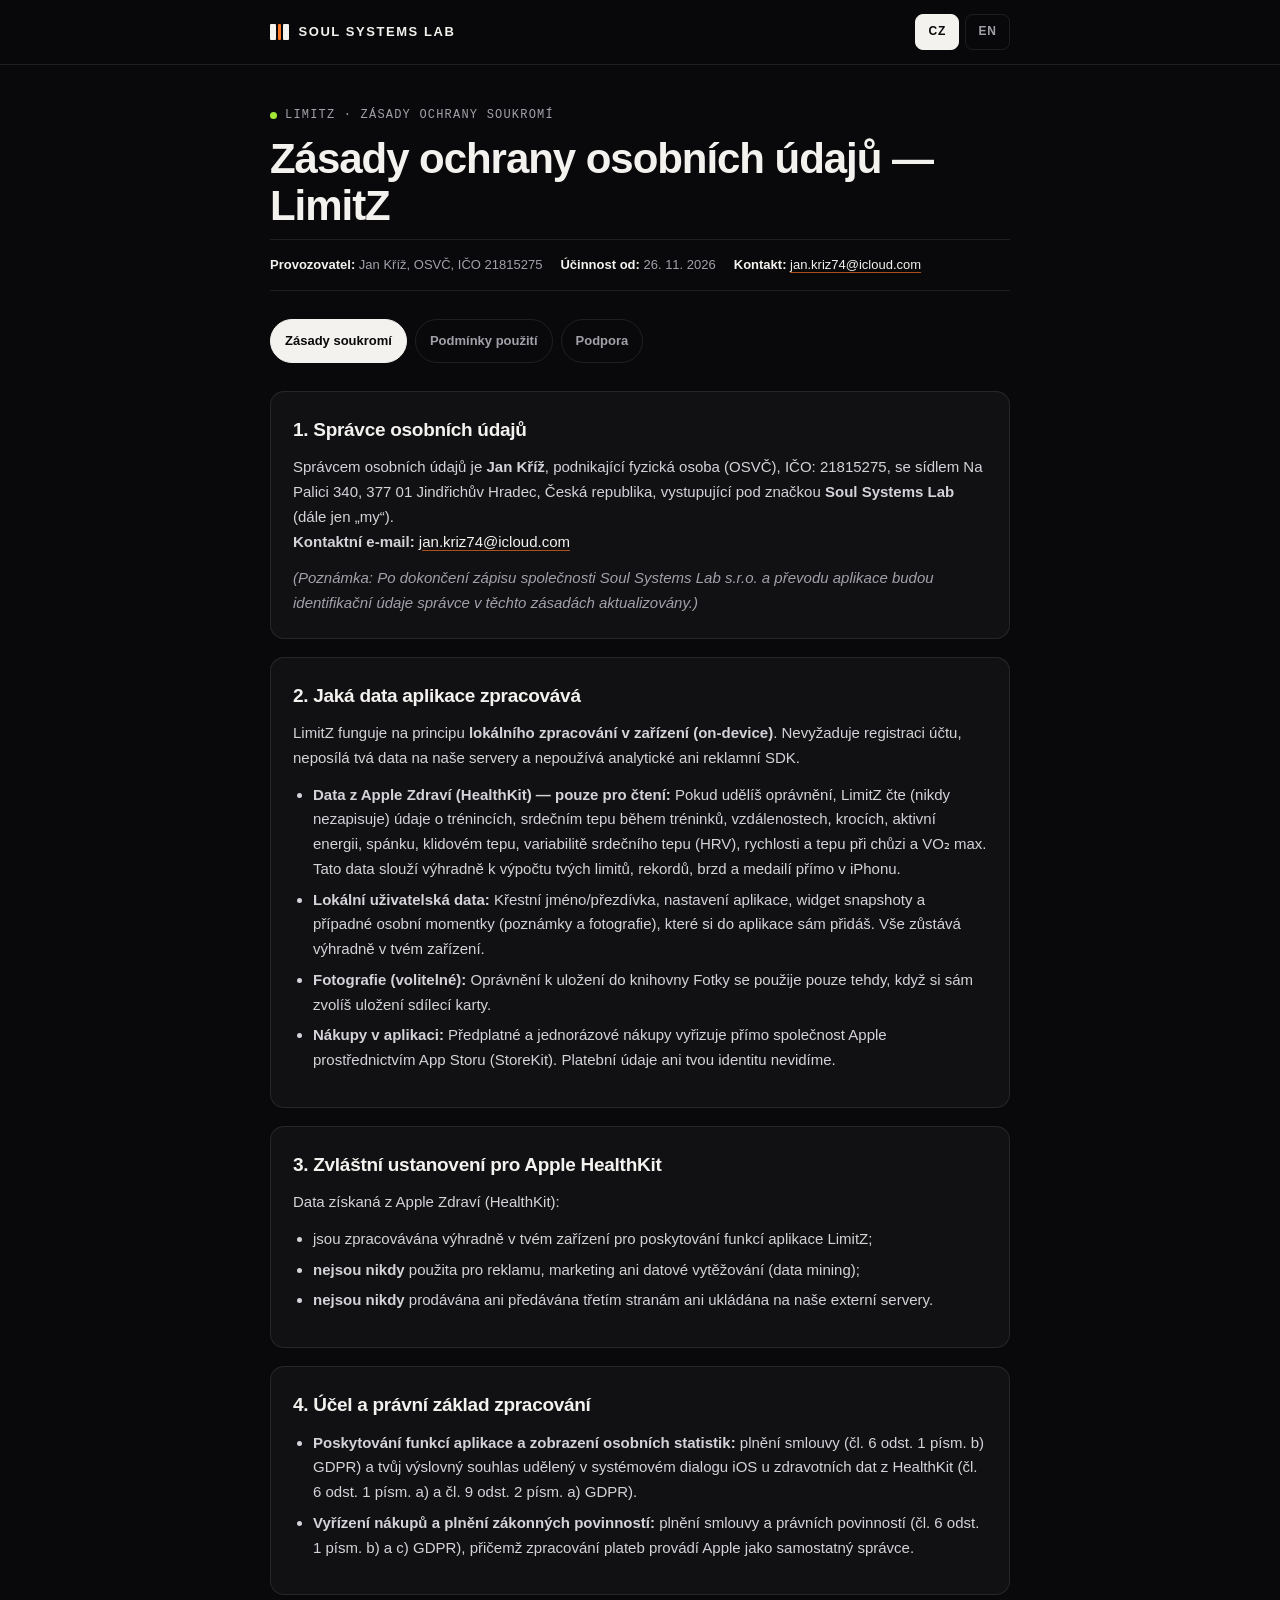
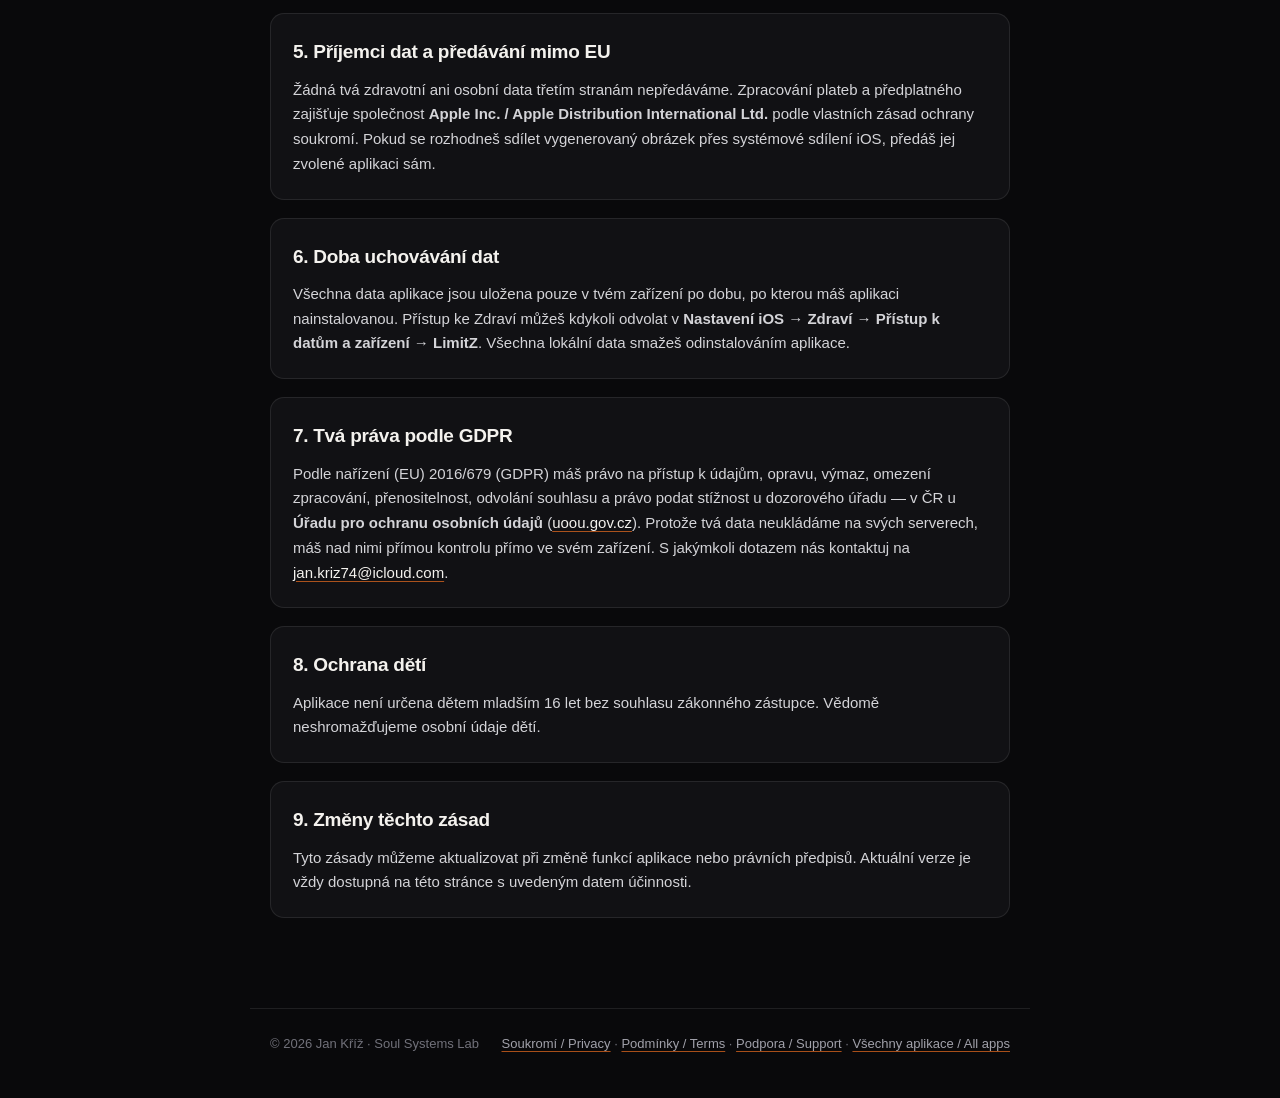
==== legal/limitz/privacy.html @ f26313c2 "Add files via upload" ====
<!DOCTYPE html>
<html lang="cs">
<head>
  <meta charset="utf-8">
  <meta name="viewport" content="width=device-width, initial-scale=1">
  <title>LimitZ — Privacy Policy · Soul Systems Lab</title>
  <meta name="description" content="LimitZ Privacy Policy — Jan Kříž, Soul Systems Lab">
  <link rel="icon" href="../favicon.svg" type="image/svg+xml">
  <link rel="stylesheet" href="../legal.css">
  <style>:root { --accent: #A3E635; }</style>
</head>
<body>
  <header class="topbar">
    <div class="topbar-inner">
      <a class="brand" href="../index.html">
        <span class="brand-mark" aria-hidden="true"><span></span><i></i><span></span></span>
        Soul Systems Lab
      </a>
      <nav class="lang-nav" aria-label="Language">
        <a class="lang-btn active" href="#cz" data-set-lang="cz">CZ</a>
        <a class="lang-btn" href="#en" data-set-lang="en">EN</a>
      </nav>
    </div>
  </header>
  <main>

    <div id="cz" data-lang-section="cz" class="is-active">
      <div class="eyebrow"><span class="dot"></span> LimitZ · Zásady ochrany soukromí</div>
      <h1>Zásady ochrany osobních údajů — LimitZ</h1>
      <div class="meta-row">
        <span><strong>Provozovatel:</strong> Jan Kříž, OSVČ, IČO 21815275</span>
        <span><strong>Účinnost od:</strong> 26. 11. 2026</span>
        <span><strong>Kontakt:</strong> <a href="mailto:jan.kriz74@icloud.com">jan.kriz74@icloud.com</a></span>
      </div>

      <nav class="doc-nav" aria-label="Dokumenty aplikace">
        <a href="privacy.html" class="is-current" aria-current="page">Zásady soukromí</a>
        <a href="terms.html">Podmínky použití</a>
        <a href="support.html">Podpora</a>
      </nav>

      <!-- PRAVNIK:PRIVACY_CZ:START -->
      <section class="card">
        <h2>1. Správce osobních údajů</h2>
      <p>Správcem osobních údajů je <strong>Jan Kříž</strong>, podnikající fyzická osoba (OSVČ), IČO: 21815275, se sídlem Na Palici 340, 377 01 Jindřichův Hradec, Česká republika, vystupující pod značkou <strong>Soul Systems Lab</strong> (dále jen „my“).<br>
<strong>Kontaktní e-mail:</strong> <a href="mailto:jan.kriz74@icloud.com">jan.kriz74@icloud.com</a></p>
      <p><em>(Poznámka: Po dokončení zápisu společnosti Soul Systems Lab s.r.o. a převodu aplikace budou identifikační údaje správce v těchto zásadách aktualizovány.)</em></p>
      </section>

      <section class="card">
        <h2>2. Jaká data aplikace zpracovává</h2>
      <p>LimitZ funguje na principu <strong>lokálního zpracování v zařízení (on-device)</strong>. Nevyžaduje registraci účtu, neposílá tvá data na naše servery a nepoužívá analytické ani reklamní SDK.</p>
      <ul>
        <li><strong>Data z Apple Zdraví (HealthKit) — pouze pro čtení:</strong> Pokud udělíš oprávnění, LimitZ čte (nikdy nezapisuje) údaje o trénincích, srdečním tepu během tréninků, vzdálenostech, krocích, aktivní energii, spánku, klidovém tepu, variabilitě srdečního tepu (HRV), rychlosti a tepu při chůzi a VO₂ max. Tato data slouží výhradně k výpočtu tvých limitů, rekordů, brzd a medailí přímo v iPhonu.</li>
        <li><strong>Lokální uživatelská data:</strong> Křestní jméno/přezdívka, nastavení aplikace, widget snapshoty a případné osobní momentky (poznámky a fotografie), které si do aplikace sám přidáš. Vše zůstává výhradně v tvém zařízení.</li>
        <li><strong>Fotografie (volitelné):</strong> Oprávnění k uložení do knihovny Fotky se použije pouze tehdy, když si sám zvolíš uložení sdílecí karty.</li>
        <li><strong>Nákupy v aplikaci:</strong> Předplatné a jednorázové nákupy vyřizuje přímo společnost Apple prostřednictvím App Storu (StoreKit). Platební údaje ani tvou identitu nevidíme.</li>
      </ul>
      </section>

      <section class="card">
        <h2>3. Zvláštní ustanovení pro Apple HealthKit</h2>
      <p>Data získaná z Apple Zdraví (HealthKit):</p>
      <ul>
        <li>jsou zpracovávána výhradně v tvém zařízení pro poskytování funkcí aplikace LimitZ;</li>
        <li><strong>nejsou nikdy</strong> použita pro reklamu, marketing ani datové vytěžování (data mining);</li>
        <li><strong>nejsou nikdy</strong> prodávána ani předávána třetím stranám ani ukládána na naše externí servery.</li>
      </ul>
      </section>

      <section class="card">
        <h2>4. Účel a právní základ zpracování</h2>
      <ul>
        <li><strong>Poskytování funkcí aplikace a zobrazení osobních statistik:</strong> plnění smlouvy (čl. 6 odst. 1 písm. b) GDPR) a tvůj výslovný souhlas udělený v systémovém dialogu iOS u zdravotních dat z HealthKit (čl. 6 odst. 1 písm. a) a čl. 9 odst. 2 písm. a) GDPR).</li>
        <li><strong>Vyřízení nákupů a plnění zákonných povinností:</strong> plnění smlouvy a právních povinností (čl. 6 odst. 1 písm. b) a c) GDPR), přičemž zpracování plateb provádí Apple jako samostatný správce.</li>
      </ul>
      </section>

      <section class="card">
        <h2>5. Příjemci dat a předávání mimo EU</h2>
      <p>Žádná tvá zdravotní ani osobní data třetím stranám nepředáváme. Zpracování plateb a předplatného zajišťuje společnost <strong>Apple Inc. / Apple Distribution International Ltd.</strong> podle vlastních zásad ochrany soukromí. Pokud se rozhodneš sdílet vygenerovaný obrázek přes systémové sdílení iOS, předáš jej zvolené aplikaci sám.</p>
      </section>

      <section class="card">
        <h2>6. Doba uchovávání dat</h2>
      <p>Všechna data aplikace jsou uložena pouze v tvém zařízení po dobu, po kterou máš aplikaci nainstalovanou. Přístup ke Zdraví můžeš kdykoli odvolat v <strong>Nastavení iOS → Zdraví → Přístup k datům a zařízení → LimitZ</strong>. Všechna lokální data smažeš odinstalováním aplikace.</p>
      </section>

      <section class="card">
        <h2>7. Tvá práva podle GDPR</h2>
      <p>Podle nařízení (EU) 2016/679 (GDPR) máš právo na přístup k údajům, opravu, výmaz, omezení zpracování, přenositelnost, odvolání souhlasu a právo podat stížnost u dozorového úřadu — v ČR u <strong>Úřadu pro ochranu osobních údajů</strong> (<a href="https://uoou.gov.cz/" rel="noopener noreferrer">uoou.gov.cz</a>). Protože tvá data neukládáme na svých serverech, máš nad nimi přímou kontrolu přímo ve svém zařízení. S jakýmkoli dotazem nás kontaktuj na <a href="mailto:jan.kriz74@icloud.com">jan.kriz74@icloud.com</a>.</p>
      </section>

      <section class="card">
        <h2>8. Ochrana dětí</h2>
      <p>Aplikace není určena dětem mladším 16 let bez souhlasu zákonného zástupce. Vědomě neshromažďujeme osobní údaje dětí.</p>
      </section>

      <section class="card">
        <h2>9. Změny těchto zásad</h2>
      <p>Tyto zásady můžeme aktualizovat při změně funkcí aplikace nebo právních předpisů. Aktuální verze je vždy dostupná na této stránce s uvedeným datem účinnosti.</p>
      </section>
      <!-- PRAVNIK:PRIVACY_CZ:END -->
    </div>

    <hr class="lang-divider">

    <div id="en" data-lang-section="en">
      <div class="eyebrow"><span class="dot"></span> LimitZ · Privacy Policy</div>
      <h1>Privacy Policy — LimitZ</h1>
      <div class="meta-row">
        <span><strong>Controller:</strong> Jan Kříž, sole trader (OSVČ), IČO 21815275</span>
        <span><strong>Effective date:</strong> November 26, 2026</span>
        <span><strong>Contact:</strong> <a href="mailto:jan.kriz74@icloud.com">jan.kriz74@icloud.com</a></span>
      </div>

      <nav class="doc-nav" aria-label="App documents">
        <a href="privacy.html?lang=en" class="is-current" aria-current="page">Privacy Policy</a>
        <a href="terms.html?lang=en">Terms of Use</a>
        <a href="support.html?lang=en">Support</a>
      </nav>

      <!-- PRAVNIK:PRIVACY_EN:START -->
      <section class="card">
        <h2>1. Data Controller</h2>
      <p>The data controller is <strong>Jan Kříž</strong>, sole trader (OSVČ), Company ID (IČO): 21815275, registered address Na Palici 340, 377 01 Jindřichův Hradec, Czech Republic, operating under the brand <strong>Soul Systems Lab</strong> ("we", "us").<br>
<strong>Contact email:</strong> <a href="mailto:jan.kriz74@icloud.com">jan.kriz74@icloud.com</a></p>
      <p><em>(Note: Once the incorporation of Soul Systems Lab s.r.o. and the transfer of the app are completed, controller details in this policy will be updated accordingly.)</em></p>
      </section>

      <section class="card">
        <h2>2. Data We Process</h2>
      <p>LimitZ is built on an <strong>on-device</strong> architecture. It requires no user account, sends no health or personal data to our servers, and includes no third-party analytics or advertising SDKs.</p>
      <ul>
        <li><strong>Apple Health (HealthKit) data — read-only:</strong> With your permission, LimitZ reads (and never writes) workouts, workout heart rate, distances, steps, active energy, sleep, resting heart rate, heart rate variability (HRV), walking heart rate/speed, and VO₂ max. This data is used solely on your iPhone to calculate your personal limits, records, limiters, and medals.</li>
        <li><strong>Local app data:</strong> Your optional display name, app preferences, widget snapshots, and any moments (notes or photos) you choose to add remain strictly on your device.</li>
        <li><strong>Photos (optional):</strong> Access to save to your Photos library is used only when you explicitly choose to save a shareable card.</li>
        <li><strong>In-app purchases:</strong> Subscriptions and one-time purchases are processed directly by Apple via the App Store (StoreKit). We do not receive your payment details or identity.</li>
      </ul>
      </section>

      <section class="card">
        <h2>3. Apple HealthKit Commitment</h2>
      <p>Data obtained through Apple Health (HealthKit):</p>
      <ul>
        <li>is processed exclusively on your device to deliver LimitZ features;</li>
        <li>is <strong>never</strong> used for advertising, marketing, or data mining;</li>
        <li>is <strong>never</strong> sold, shared with third parties, or uploaded to our external servers.</li>
      </ul>
      </section>

      <section class="card">
        <h2>4. Purposes and Legal Bases</h2>
      <ul>
        <li><strong>Providing app functionality and personal performance insights:</strong> performance of a contract (Art. 6(1)(b) GDPR) and your explicit consent granted in the iOS permission prompt for HealthKit data (Art. 6(1)(a) and Art. 9(2)(a) GDPR).</li>
        <li><strong>Purchases and legal compliance:</strong> performance of a contract and legal obligations (Art. 6(1)(b) and (c) GDPR), with billing handled by Apple as an independent controller.</li>
      </ul>
      </section>

      <section class="card">
        <h2>5. Third Parties and International Transfers</h2>
      <p>We do not share your health or personal data with third parties. Billing and subscription management are handled by <strong>Apple Inc. / Apple Distribution International Ltd.</strong> under Apple's privacy policy. If you choose to share an exported card via the iOS share sheet, you control where that image is sent.</p>
      </section>

      <section class="card">
        <h2>6. Data Retention and Deletion</h2>
      <p>All app data stays on your device for as long as the app is installed. You can revoke Health access at any time in <strong>iOS Settings → Health → Data Access &amp; Devices → LimitZ</strong>. Deleting the app removes all locally stored app data.</p>
      </section>

      <section class="card">
        <h2>7. Your Rights Under GDPR</h2>
      <p>Under Regulation (EU) 2016/679 (GDPR), you have the right to access, rectify, erase, restrict, or port your data, to withdraw consent at any time, and to lodge a complaint with a supervisory authority — in the Czech Republic, the <strong>Office for Personal Data Protection (ÚOOÚ)</strong> (<a href="https://uoou.gov.cz/" rel="noopener noreferrer">uoou.gov.cz</a>). Because we do not store your data on our servers, you exercise direct control on your device. For any privacy inquiry, email <a href="mailto:jan.kriz74@icloud.com">jan.kriz74@icloud.com</a>.</p>
      </section>

      <section class="card">
        <h2>8. Children's Privacy</h2>
      <p>LimitZ is not intended for children under 16 without parental consent. We do not knowingly collect personal data from children.</p>
      </section>

      <section class="card">
        <h2>9. Changes to This Policy</h2>
      <p>We may update this policy if app features or legal requirements change. The latest version is always published on this page with its effective date.</p>
      </section>
      <!-- PRAVNIK:PRIVACY_EN:END -->
    </div>

  </main>
  <footer>
    <span>© 2026 Jan Kříž · Soul Systems Lab</span>
    <span><a href="privacy.html">Soukromí / Privacy</a> · <a href="terms.html">Podmínky / Terms</a> · <a href="support.html">Podpora / Support</a> · <a href="../index.html">Všechny aplikace / All apps</a></span>
  </footer>
<script>
(function () {
  try {
    document.documentElement.classList.add('js-ready');
    var sections = document.querySelectorAll('[data-lang-section]');
    var btns = document.querySelectorAll('[data-set-lang]');
    function setLang(lang) {
      sections.forEach(function (el) {
        el.classList.toggle('is-active', el.getAttribute('data-lang-section') === lang);
      });
      btns.forEach(function (b) {
        b.classList.toggle('active', b.getAttribute('data-set-lang') === lang);
      });
      document.documentElement.lang = lang === 'en' ? 'en' : 'cs';
      try { localStorage.setItem('ssl_legal_lang', lang); } catch (e) {}
    }
    var params = new URLSearchParams(window.location.search);
    var saved = null;
    try { saved = localStorage.getItem('ssl_legal_lang'); } catch (e) {}
    var initial = params.get('lang') || (location.hash === '#en' ? 'en' : (location.hash === '#cz' ? 'cz' : null)) || saved || 'cz';
    if (initial !== 'en' && initial !== 'cz') initial = 'cz';
    setLang(initial);
    btns.forEach(function (b) {
      b.addEventListener('click', function (e) {
        e.preventDefault();
        setLang(b.getAttribute('data-set-lang'));
        if (history.replaceState) {
          var url = new URL(window.location.href);
          if (b.getAttribute('data-set-lang') === 'en') url.searchParams.set('lang', 'en');
          else url.searchParams.delete('lang');
          url.hash = '';
          history.replaceState(null, '', url.pathname + url.search);
        }
      });
    });
  } catch (err) {}
})();
</script>

</body>
</html>
---- legal/legal.css ----
:root {
  --bg: #09090B;
  --surface: #111114;
  --surface-2: #16161B;
  --border: rgba(255, 255, 255, 0.09);
  --border-strong: rgba(255, 255, 255, 0.16);
  --ink: #F4F2EE;
  --ink-muted: #A1A1AA;
  --ink-dim: #71717A;
  --ember: #FE7521;
  --accent: #FE7521;
  --radius: 14px;
  --maxw: 780px;
}

*, *::before, *::after { box-sizing: border-box; }
html {
  background: var(--bg);
  color: var(--ink);
  font-family: -apple-system, BlinkMacSystemFont, "SF Pro Text", "Inter", "Segoe UI", Roboto, Helvetica, Arial, sans-serif;
  line-height: 1.65;
  -webkit-text-size-adjust: 100%;
  scroll-behavior: smooth;
}
body {
  margin: 0;
  min-height: 100svh;
  background:
    radial-gradient(900px 420px at 85% -10%, rgba(254, 117, 33, 0.08), transparent 60%),
    var(--bg);
  overflow-x: clip;
}
a { color: var(--ink); text-decoration-color: rgba(254, 117, 33, 0.65); text-underline-offset: 3px; }
a:hover { color: var(--ember); }

/* Top bar */
.topbar {
  position: sticky;
  top: 0;
  z-index: 20;
  background: rgba(9, 9, 11, 0.92);
  border-bottom: 1px solid var(--border);
}
.topbar-inner {
  max-width: var(--maxw);
  margin: 0 auto;
  padding: 14px 20px;
  display: flex;
  align-items: center;
  justify-content: space-between;
  gap: 12px;
  flex-wrap: wrap;
}
.brand {
  display: inline-flex;
  align-items: center;
  gap: 10px;
  text-decoration: none;
  font-weight: 600;
  font-size: 13px;
  letter-spacing: 0.12em;
  text-transform: uppercase;
  color: var(--ink);
}
.brand-mark {
  display: inline-flex;
  align-items: center;
  gap: 2px;
  height: 16px;
}
.brand-mark span {
  display: block;
  height: 16px;
  width: 6px;
  background: var(--ink);
  border-radius: 1px;
}
.brand-mark i {
  display: block;
  height: 16px;
  width: 2.5px;
  background: var(--ember);
  border-radius: 1px;
}

.lang-nav {
  display: inline-flex;
  align-items: center;
  gap: 6px;
}
.lang-btn {
  display: inline-flex;
  align-items: center;
  justify-content: center;
  min-height: 36px;
  min-width: 44px;
  padding: 6px 12px;
  border-radius: 8px;
  border: 1px solid var(--border);
  background: transparent;
  color: var(--ink-muted);
  font: inherit;
  font-size: 12px;
  font-weight: 600;
  letter-spacing: 0.08em;
  text-decoration: none;
  cursor: pointer;
  touch-action: manipulation;
}
.lang-btn.active, .lang-btn:hover {
  background: var(--ink);
  color: var(--bg);
  border-color: var(--ink);
}

/* Main container */
main {
  max-width: var(--maxw);
  margin: 0 auto;
  padding: 36px 20px 72px;
}

.draft-banner {
  display: flex;
  align-items: flex-start;
  gap: 10px;
  padding: 12px 16px;
  margin-bottom: 28px;
  border-radius: 10px;
  border: 1px solid rgba(254, 117, 33, 0.35);
  background: rgba(254, 117, 33, 0.08);
  color: #FDBA74;
  font-size: 13px;
}
.draft-banner strong { color: var(--ink); }

.eyebrow {
  display: inline-flex;
  align-items: center;
  gap: 8px;
  font-family: ui-monospace, SFMono-Regular, Menlo, Monaco, Consolas, monospace;
  font-size: 12px;
  letter-spacing: 0.1em;
  text-transform: uppercase;
  color: var(--ink-muted);
  margin-bottom: 10px;
}
.dot {
  width: 7px;
  height: 7px;
  border-radius: 50%;
  background: var(--accent);
  display: inline-block;
}
h1 {
  margin: 0 0 10px;
  font-size: clamp(28px, 6vw, 42px);
  line-height: 1.12;
  letter-spacing: -0.025em;
  font-weight: 700;
}
.lead {
  margin: 0 0 24px;
  color: var(--ink-muted);
  font-size: 16px;
}
.meta-row {
  display: flex;
  flex-wrap: wrap;
  gap: 8px 18px;
  padding: 14px 0;
  margin-bottom: 28px;
  border-top: 1px solid var(--border);
  border-bottom: 1px solid var(--border);
  font-size: 13px;
  color: var(--ink-muted);
}
.meta-row span strong { color: var(--ink); font-weight: 600; }

/* Cards & sections */
.card {
  background: var(--surface);
  border: 1px solid var(--border);
  border-radius: var(--radius);
  padding: 22px;
  margin-bottom: 18px;
}
.card h2 {
  margin: 0 0 10px;
  font-size: 19px;
  letter-spacing: -0.015em;
}
.card h3 {
  margin: 18px 0 6px;
  font-size: 15px;
  color: var(--ink);
}
.card p { margin: 0 0 12px; color: #D4D4D8; font-size: 15px; }
.card p:last-child { margin-bottom: 0; }
.card ul { margin: 8px 0 12px; padding-left: 20px; color: #D4D4D8; font-size: 15px; }
.card li { margin-bottom: 6px; }

.placeholder {
  display: inline-block;
  padding: 2px 7px;
  border-radius: 6px;
  background: rgba(254, 117, 33, 0.14);
  border: 1px dashed rgba(254, 117, 33, 0.5);
  color: #FDBA74;
  font-family: ui-monospace, SFMono-Regular, Menlo, Consolas, monospace;
  font-size: 12.5px;
}

/* Native zero-JS accordion */
details.faq {
  background: var(--surface);
  border: 1px solid var(--border);
  border-radius: 12px;
  margin-bottom: 10px;
  overflow: hidden;
}
details.faq summary {
  list-style: none;
  cursor: pointer;
  padding: 16px 18px;
  font-weight: 600;
  font-size: 15px;
  display: flex;
  align-items: center;
  justify-content: space-between;
  gap: 12px;
  min-height: 48px;
  touch-action: manipulation;
}
details.faq summary::-webkit-details-marker { display: none; }
details.faq summary::after {
  content: "+";
  font-size: 18px;
  color: var(--ember);
  font-weight: 400;
  flex-shrink: 0;
}
details.faq[open] summary::after { content: "−"; }
details.faq .faq-body {
  padding: 0 18px 16px;
  color: #D4D4D8;
  font-size: 14.5px;
  border-top: 1px solid var(--border);
  padding-top: 12px;
}

/* Hub grid */
.app-grid {
  display: grid;
  grid-template-columns: 1fr;
  gap: 16px;
  margin-top: 24px;
}
.app-card {
  background: var(--surface);
  border: 1px solid var(--border);
  border-radius: var(--radius);
  padding: 22px;
}
.app-card-head {
  display: flex;
  align-items: center;
  justify-content: space-between;
  gap: 12px;
  margin-bottom: 8px;
}
.app-card h2 { margin: 0; font-size: 21px; }
.pill {
  font-family: ui-monospace, SFMono-Regular, Menlo, Consolas, monospace;
  font-size: 11px;
  letter-spacing: 0.08em;
  text-transform: uppercase;
  padding: 4px 10px;
  border-radius: 999px;
  border: 1px solid var(--border-strong);
  color: var(--ink-muted);
}
.btn-row {
  display: flex;
  flex-wrap: wrap;
  gap: 10px;
  margin-top: 16px;
}
.btn {
  display: inline-flex;
  align-items: center;
  justify-content: center;
  min-height: 44px;
  padding: 10px 16px;
  border-radius: 10px;
  border: 1px solid var(--border-strong);
  background: var(--surface-2);
  color: var(--ink);
  text-decoration: none;
  font-size: 14px;
  font-weight: 600;
  touch-action: manipulation;
}
.btn:hover { border-color: var(--ember); color: var(--ember); }
.btn-primary {
  background: var(--ember);
  border-color: var(--ember);
  color: #09090B;
}
.btn-primary:hover { background: #ff873d; color: #09090B; }

/* Language switching: without JS both CZ and EN are visible via anchor links; with JS one is shown cleanly */
html.js-ready [data-lang-section] { display: none; }
html.js-ready [data-lang-section].is-active { display: block; }

.lang-divider {
  margin: 40px 0 28px;
  border: 0;
  border-top: 1px solid var(--border-strong);
}
html.js-ready .lang-divider { display: none; }

footer {
  max-width: var(--maxw);
  margin: 0 auto;
  padding: 24px 20px 44px;
  border-top: 1px solid var(--border);
  font-size: 13px;
  color: var(--ink-dim);
  display: flex;
  flex-wrap: wrap;
  justify-content: space-between;
  gap: 10px 20px;
}
footer a { color: var(--ink-muted); }

@media (max-width: 520px) {
  main { padding: 26px 16px 56px; }
  .card, .app-card { padding: 18px; }
}

/* In-app document navigation (Privacy / Terms / Support) */
.doc-nav {
  display: flex;
  flex-wrap: wrap;
  gap: 8px;
  margin: 0 0 28px;
}
.doc-nav a {
  display: inline-flex;
  align-items: center;
  justify-content: center;
  min-height: 44px;
  padding: 8px 14px;
  border-radius: 999px;
  border: 1px solid var(--border);
  background: transparent;
  color: var(--ink-muted);
  text-decoration: none;
  font-size: 13px;
  font-weight: 600;
  touch-action: manipulation;
}
.doc-nav a:hover {
  border-color: var(--border-strong);
  background: var(--surface);
  color: var(--ink);
  text-decoration: none;
}
.doc-nav a.is-current {
  border-color: var(--ink);
  background: var(--ink);
  color: var(--bg);
  text-decoration: none;
}

/* Subtle internal pre-submission note (Mobi & Arkána only) */
.card p em,
.card em {
  color: var(--ink-muted);
  font-style: italic;
}

.meta-row a { color: var(--ink); }
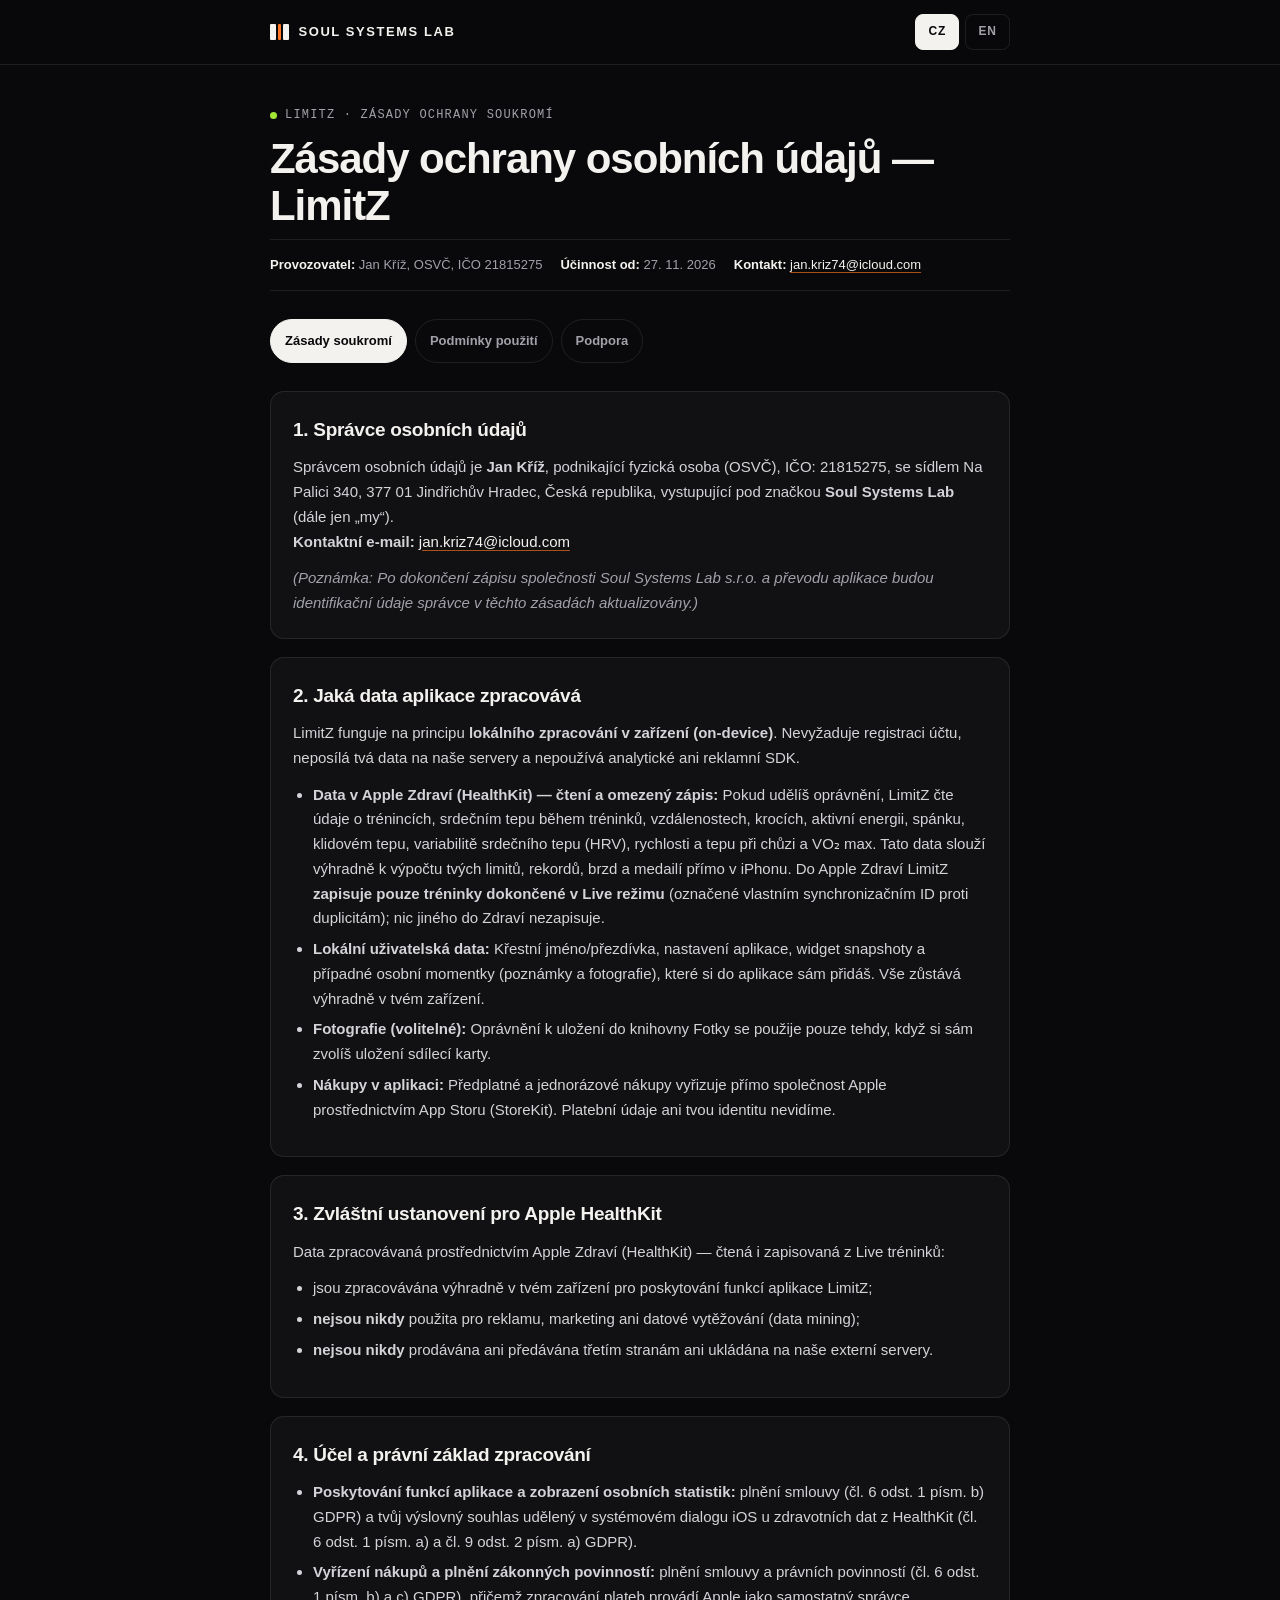
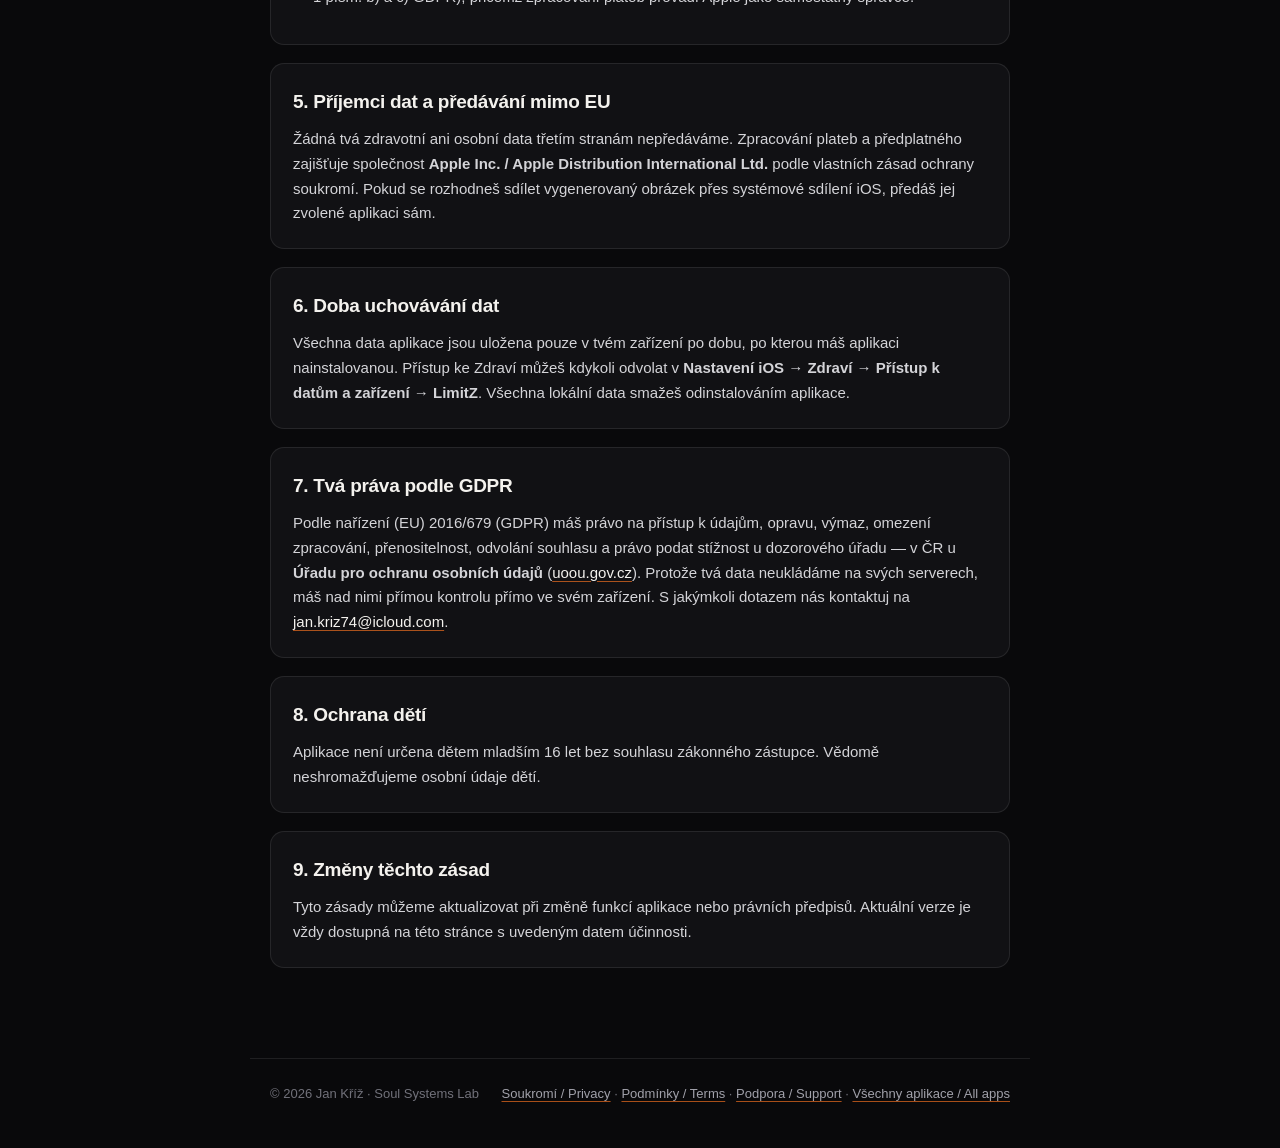
==== commit 73b3b83a: "Update LimitZ privacy policy (LIMITZ-01)" ====
--- a/legal/limitz/privacy.html
+++ b/legal/limitz/privacy.html
@@ -29,7 +29,7 @@
       <h1>Zásady ochrany osobních údajů — LimitZ</h1>
       <div class="meta-row">
         <span><strong>Provozovatel:</strong> Jan Kříž, OSVČ, IČO 21815275</span>
-        <span><strong>Účinnost od:</strong> 26. 11. 2026</span>
+        <span><strong>Účinnost od:</strong> 27. 11. 2026</span>
         <span><strong>Kontakt:</strong> <a href="mailto:jan.kriz74@icloud.com">jan.kriz74@icloud.com</a></span>
       </div>
 
@@ -51,7 +51,7 @@
         <h2>2. Jaká data aplikace zpracovává</h2>
       <p>LimitZ funguje na principu <strong>lokálního zpracování v zařízení (on-device)</strong>. Nevyžaduje registraci účtu, neposílá tvá data na naše servery a nepoužívá analytické ani reklamní SDK.</p>
       <ul>
-        <li><strong>Data z Apple Zdraví (HealthKit) — pouze pro čtení:</strong> Pokud udělíš oprávnění, LimitZ čte (nikdy nezapisuje) údaje o trénincích, srdečním tepu během tréninků, vzdálenostech, krocích, aktivní energii, spánku, klidovém tepu, variabilitě srdečního tepu (HRV), rychlosti a tepu při chůzi a VO₂ max. Tato data slouží výhradně k výpočtu tvých limitů, rekordů, brzd a medailí přímo v iPhonu.</li>
+        <li><strong>Data v Apple Zdraví (HealthKit) — čtení a omezený zápis:</strong> Pokud udělíš oprávnění, LimitZ čte údaje o trénincích, srdečním tepu během tréninků, vzdálenostech, krocích, aktivní energii, spánku, klidovém tepu, variabilitě srdečního tepu (HRV), rychlosti a tepu při chůzi a VO₂ max. Tato data slouží výhradně k výpočtu tvých limitů, rekordů, brzd a medailí přímo v iPhonu. Do Apple Zdraví LimitZ <strong>zapisuje pouze tréninky dokončené v Live režimu</strong> (označené vlastním synchronizačním ID proti duplicitám); nic jiného do Zdraví nezapisuje.</li>
         <li><strong>Lokální uživatelská data:</strong> Křestní jméno/přezdívka, nastavení aplikace, widget snapshoty a případné osobní momentky (poznámky a fotografie), které si do aplikace sám přidáš. Vše zůstává výhradně v tvém zařízení.</li>
         <li><strong>Fotografie (volitelné):</strong> Oprávnění k uložení do knihovny Fotky se použije pouze tehdy, když si sám zvolíš uložení sdílecí karty.</li>
         <li><strong>Nákupy v aplikaci:</strong> Předplatné a jednorázové nákupy vyřizuje přímo společnost Apple prostřednictvím App Storu (StoreKit). Platební údaje ani tvou identitu nevidíme.</li>
@@ -60,7 +60,7 @@
 
       <section class="card">
         <h2>3. Zvláštní ustanovení pro Apple HealthKit</h2>
-      <p>Data získaná z Apple Zdraví (HealthKit):</p>
+      <p>Data zpracovávaná prostřednictvím Apple Zdraví (HealthKit) — čtená i zapisovaná z Live tréninků:</p>
       <ul>
         <li>jsou zpracovávána výhradně v tvém zařízení pro poskytování funkcí aplikace LimitZ;</li>
         <li><strong>nejsou nikdy</strong> použita pro reklamu, marketing ani datové vytěžování (data mining);</li>
@@ -110,7 +110,7 @@
       <h1>Privacy Policy — LimitZ</h1>
       <div class="meta-row">
         <span><strong>Controller:</strong> Jan Kříž, sole trader (OSVČ), IČO 21815275</span>
-        <span><strong>Effective date:</strong> November 26, 2026</span>
+        <span><strong>Effective date:</strong> November 27, 2026</span>
         <span><strong>Contact:</strong> <a href="mailto:jan.kriz74@icloud.com">jan.kriz74@icloud.com</a></span>
       </div>
 
@@ -132,7 +132,7 @@
         <h2>2. Data We Process</h2>
       <p>LimitZ is built on an <strong>on-device</strong> architecture. It requires no user account, sends no health or personal data to our servers, and includes no third-party analytics or advertising SDKs.</p>
       <ul>
-        <li><strong>Apple Health (HealthKit) data — read-only:</strong> With your permission, LimitZ reads (and never writes) workouts, workout heart rate, distances, steps, active energy, sleep, resting heart rate, heart rate variability (HRV), walking heart rate/speed, and VO₂ max. This data is used solely on your iPhone to calculate your personal limits, records, limiters, and medals.</li>
+        <li><strong>Apple Health (HealthKit) data — read and limited write:</strong> With your permission, LimitZ reads workouts, workout heart rate, distances, steps, active energy, sleep, resting heart rate, heart rate variability (HRV), walking heart rate/speed, and VO₂ max. This data is used solely on your iPhone to calculate your personal limits, records, limiters, and medals. LimitZ <strong>writes to Apple Health only workouts completed in Live mode</strong> (tagged with a unique sync identifier to prevent duplicates); nothing else is written to Apple Health.</li>
         <li><strong>Local app data:</strong> Your optional display name, app preferences, widget snapshots, and any moments (notes or photos) you choose to add remain strictly on your device.</li>
         <li><strong>Photos (optional):</strong> Access to save to your Photos library is used only when you explicitly choose to save a shareable card.</li>
         <li><strong>In-app purchases:</strong> Subscriptions and one-time purchases are processed directly by Apple via the App Store (StoreKit). We do not receive your payment details or identity.</li>
@@ -141,7 +141,7 @@
 
       <section class="card">
         <h2>3. Apple HealthKit Commitment</h2>
-      <p>Data obtained through Apple Health (HealthKit):</p>
+      <p>Data accessed or written through Apple Health (HealthKit):</p>
       <ul>
         <li>is processed exclusively on your device to deliver LimitZ features;</li>
         <li>is <strong>never</strong> used for advertising, marketing, or data mining;</li>
